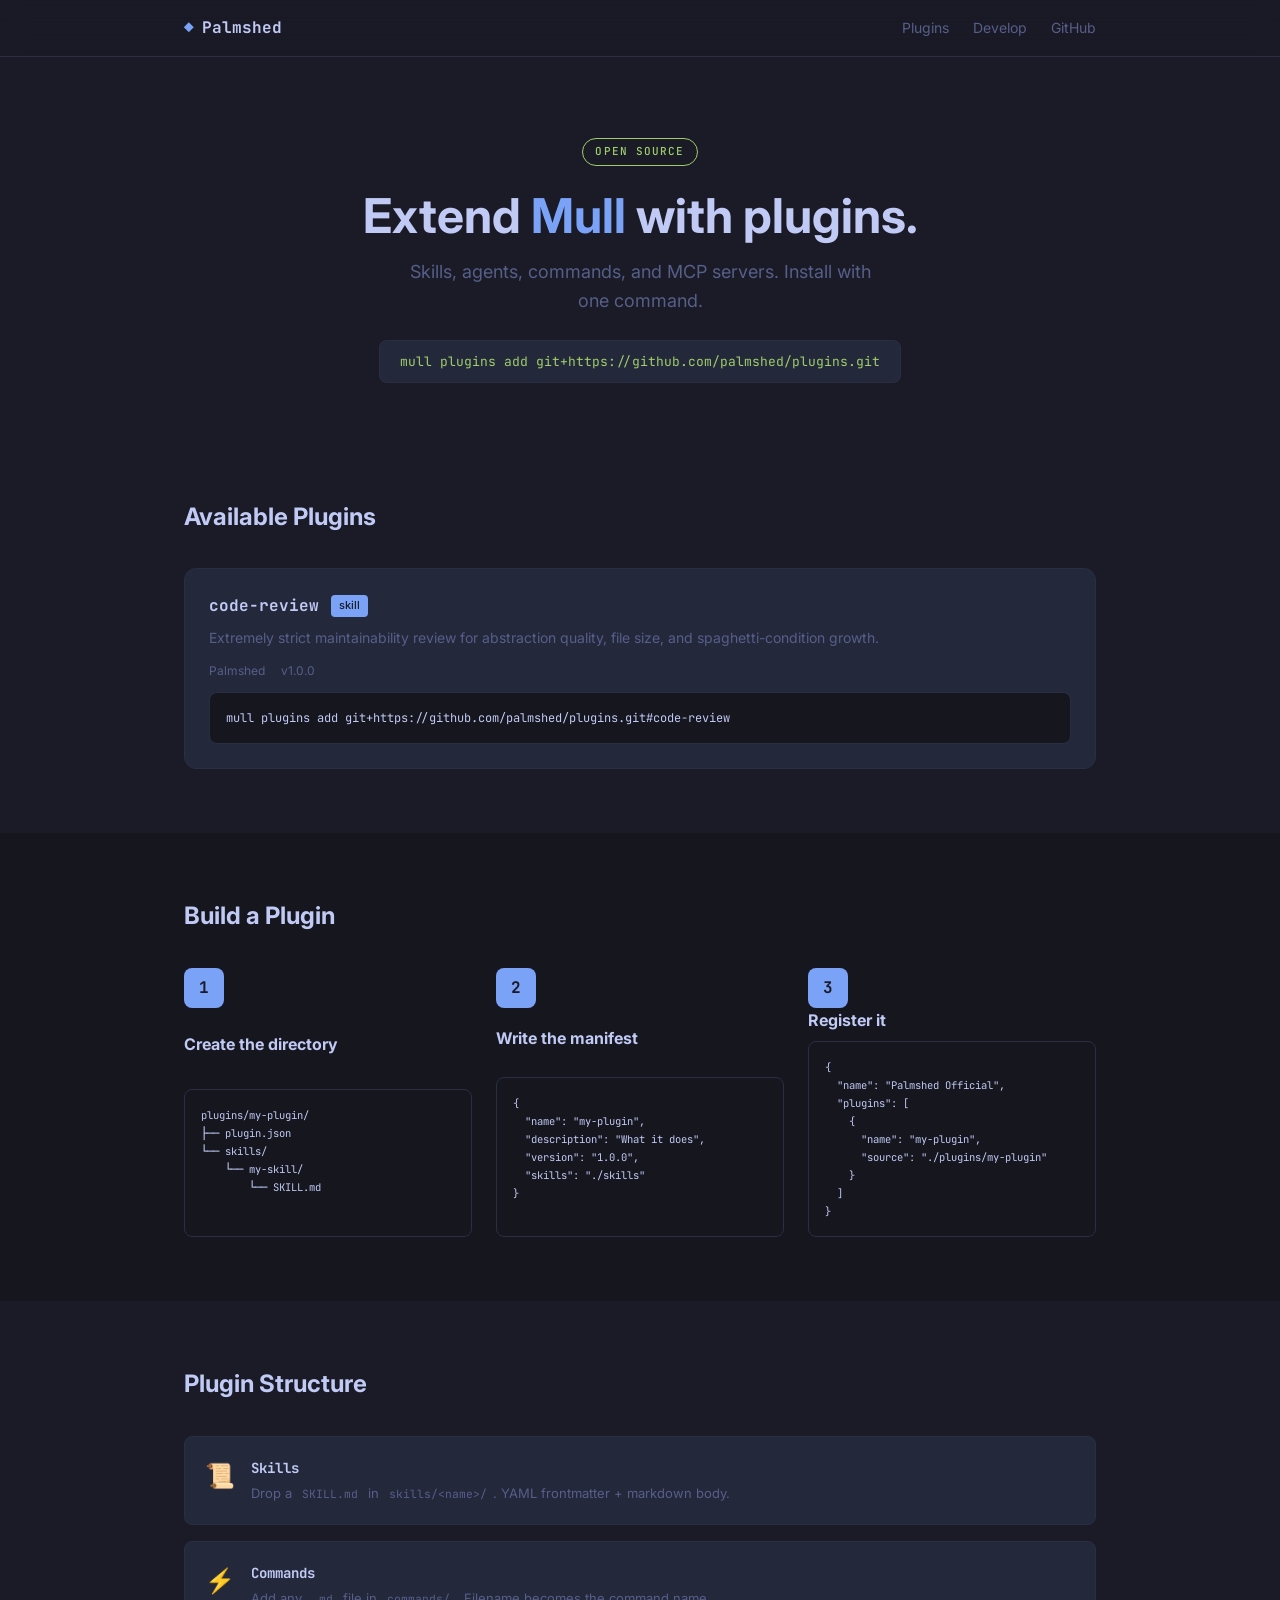
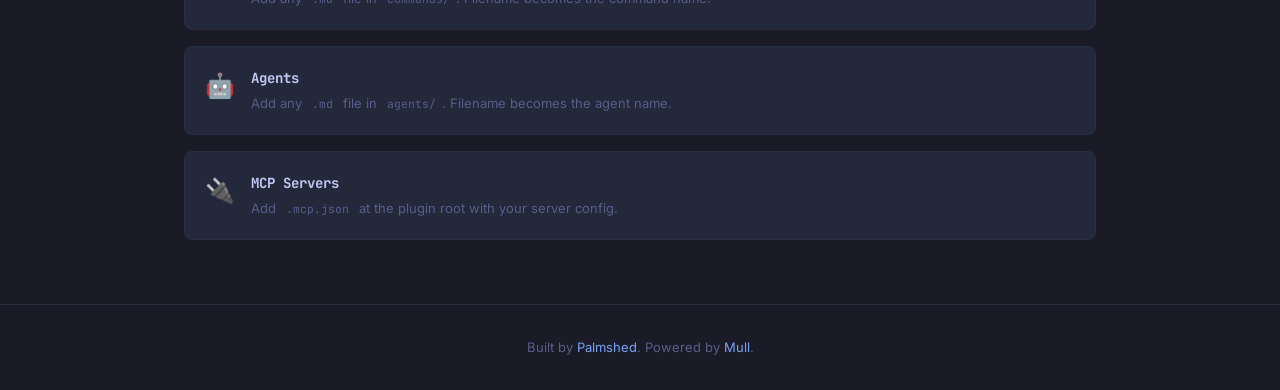
==== website/index.html @ 40333f7e "Add plugins marketplace website" ====
<!DOCTYPE html>
<html lang="en">
<head>
  <meta charset="UTF-8">
  <meta name="viewport" content="width=device-width, initial-scale=1.0">
  <title>Palmshed Plugins</title>
  <link rel="stylesheet" href="style.css">
  <link rel="preconnect" href="https://fonts.googleapis.com">
  <link href="https://fonts.googleapis.com/css2?family=JetBrains+Mono:wght@400;500;700&family=Inter:wght@400;500;600;700&display=swap" rel="stylesheet">
</head>
<body>
  <nav class="nav">
    <div class="nav-inner">
      <a href="/" class="logo">
        <span class="logo-icon">◆</span> Palmshed
      </a>
      <div class="nav-links">
        <a href="#plugins">Plugins</a>
        <a href="#develop">Develop</a>
        <a href="https://github.com/palmshed/plugins" target="_blank">GitHub</a>
      </div>
    </div>
  </nav>

  <header class="hero">
    <div class="container">
      <div class="hero-badge">OPEN SOURCE</div>
      <h1>Extend <span class="accent">Mull</span> with plugins.</h1>
      <p class="hero-sub">Skills, agents, commands, and MCP servers. Install with one command.</p>
      <div class="hero-install">
        <code>mull plugins add git+https://github.com/palmshed/plugins.git</code>
      </div>
    </div>
  </header>

  <section id="plugins" class="section">
    <div class="container">
      <h2>Available Plugins</h2>
      <div class="plugin-grid" id="plugin-list">
        <div class="plugin-card">
          <div class="plugin-header">
            <h3>code-review</h3>
            <span class="plugin-badge">skill</span>
          </div>
          <p>Extremely strict maintainability review for abstraction quality, file size, and spaghetti-condition growth.</p>
          <div class="plugin-meta">
            <span class="author">Palmshed</span>
            <span class="version">v1.0.0</span>
          </div>
          <pre class="plugin-install">mull plugins add git+https://github.com/palmshed/plugins.git#code-review</pre>
        </div>
      </div>
    </div>
  </section>

  <section id="develop" class="section section-alt">
    <div class="container">
      <h2>Build a Plugin</h2>
      <div class="steps">
        <div class="step">
          <div class="step-num">1</div>
          <h3>Create the directory</h3>
          <pre><code>plugins/my-plugin/
├── plugin.json
└── skills/
    └── my-skill/
        └── SKILL.md</code></pre>
        </div>
        <div class="step">
          <div class="step-num">2</div>
          <h3>Write the manifest</h3>
          <pre><code>{
  "name": "my-plugin",
  "description": "What it does",
  "version": "1.0.0",
  "skills": "./skills"
}</code></pre>
        </div>
        <div class="step">
          <div class="step-num">3</div>
          <h3>Register it</h3>
          <pre><code>{
  "name": "Palmshed Official",
  "plugins": [
    {
      "name": "my-plugin",
      "source": "./plugins/my-plugin"
    }
  ]
}</code></pre>
        </div>
      </div>
    </div>
  </section>

  <section class="section">
    <div class="container">
      <h2>Plugin Structure</h2>
      <div class="structure-table">
        <div class="structure-row">
          <div class="structure-icon">📜</div>
          <div>
            <h4>Skills</h4>
            <p>Drop a <code>SKILL.md</code> in <code>skills/&lt;name&gt;/</code>. YAML frontmatter + markdown body.</p>
          </div>
        </div>
        <div class="structure-row">
          <div class="structure-icon">⚡</div>
          <div>
            <h4>Commands</h4>
            <p>Add any <code>.md</code> file in <code>commands/</code>. Filename becomes the command name.</p>
          </div>
        </div>
        <div class="structure-row">
          <div class="structure-icon">🤖</div>
          <div>
            <h4>Agents</h4>
            <p>Add any <code>.md</code> file in <code>agents/</code>. Filename becomes the agent name.</p>
          </div>
        </div>
        <div class="structure-row">
          <div class="structure-icon">🔌</div>
          <div>
            <h4>MCP Servers</h4>
            <p>Add <code>.mcp.json</code> at the plugin root with your server config.</p>
          </div>
        </div>
      </div>
    </div>
  </section>

  <footer class="footer">
    <div class="container">
      <p>Built by <a href="https://palmshed.ai">Palmshed</a>. Powered by <a href="https://github.com/palmshed/mull">Mull</a>.</p>
    </div>
  </footer>
</body>
</html>
---- website/style.css ----
:root {
  --bg: #1a1b26;
  --bg-alt: #16161e;
  --bg-card: #24283b;
  --fg: #c0caf5;
  --fg-dim: #565f89;
  --accent: #7aa2f7;
  --green: #9ece6a;
  --red: #f7768e;
  --yellow: #e0af68;
  --purple: #bb9af7;
  --border: #292e42;
  --font-mono: 'JetBrains Mono', monospace;
  --font-sans: 'Inter', -apple-system, sans-serif;
}

* { margin: 0; padding: 0; box-sizing: border-box; }

body {
  font-family: var(--font-sans);
  background: var(--bg);
  color: var(--fg);
  line-height: 1.6;
  -webkit-font-smoothing: antialiased;
}

.container {
  max-width: 960px;
  margin: 0 auto;
  padding: 0 24px;
}

a { color: var(--accent); text-decoration: none; }
a:hover { text-decoration: underline; }

code {
  font-family: var(--font-mono);
  font-size: 0.875em;
  background: var(--bg-card);
  padding: 2px 6px;
  border-radius: 4px;
}

pre {
  font-family: var(--font-mono);
  font-size: 0.8125rem;
  background: var(--bg-alt);
  border: 1px solid var(--border);
  border-radius: 8px;
  padding: 16px;
  overflow-x: auto;
  line-height: 1.5;
}

pre code {
  background: none;
  padding: 0;
}

/* Nav */
.nav {
  position: sticky;
  top: 0;
  z-index: 100;
  background: rgba(26, 27, 38, 0.85);
  backdrop-filter: blur(12px);
  border-bottom: 1px solid var(--border);
}

.nav-inner {
  max-width: 960px;
  margin: 0 auto;
  padding: 0 24px;
  display: flex;
  align-items: center;
  justify-content: space-between;
  height: 56px;
}

.logo {
  font-family: var(--font-mono);
  font-weight: 700;
  font-size: 1rem;
  color: var(--fg);
  display: flex;
  align-items: center;
  gap: 8px;
}

.logo:hover { text-decoration: none; }

.logo-icon { color: var(--accent); }

.nav-links {
  display: flex;
  gap: 24px;
  font-size: 0.875rem;
}

.nav-links a { color: var(--fg-dim); }
.nav-links a:hover { color: var(--fg); text-decoration: none; }

/* Hero */
.hero {
  padding: 80px 0 60px;
  text-align: center;
}

.hero-badge {
  display: inline-block;
  font-family: var(--font-mono);
  font-size: 0.6875rem;
  font-weight: 500;
  letter-spacing: 0.1em;
  color: var(--green);
  border: 1px solid var(--green);
  padding: 4px 12px;
  border-radius: 999px;
  margin-bottom: 24px;
}

.hero h1 {
  font-size: 3rem;
  font-weight: 700;
  line-height: 1.1;
  margin-bottom: 16px;
}

.accent { color: var(--accent); }

.hero-sub {
  font-size: 1.125rem;
  color: var(--fg-dim);
  max-width: 480px;
  margin: 0 auto 32px;
}

.hero-install {
  display: inline-block;
}

.hero-install code {
  font-size: 0.8125rem;
  background: var(--bg-card);
  border: 1px solid var(--border);
  padding: 12px 20px;
  border-radius: 8px;
  color: var(--green);
}

/* Sections */
.section {
  padding: 64px 0;
}

.section-alt {
  background: var(--bg-alt);
}

.section h2 {
  font-size: 1.5rem;
  margin-bottom: 32px;
}

/* Plugin grid */
.plugin-grid {
  display: grid;
  gap: 16px;
}

.plugin-card {
  background: var(--bg-card);
  border: 1px solid var(--border);
  border-radius: 12px;
  padding: 24px;
  transition: border-color 0.2s;
}

.plugin-card:hover {
  border-color: var(--accent);
}

.plugin-header {
  display: flex;
  align-items: center;
  gap: 12px;
  margin-bottom: 8px;
}

.plugin-header h3 {
  font-family: var(--font-mono);
  font-size: 1rem;
}

.plugin-badge {
  font-size: 0.6875rem;
  font-weight: 500;
  background: var(--accent);
  color: var(--bg);
  padding: 2px 8px;
  border-radius: 4px;
}

.plugin-card p {
  color: var(--fg-dim);
  font-size: 0.875rem;
  margin-bottom: 12px;
}

.plugin-meta {
  display: flex;
  gap: 16px;
  font-size: 0.75rem;
  color: var(--fg-dim);
  margin-bottom: 12px;
}

.plugin-install {
  font-size: 0.75rem;
  margin: 0;
}

/* Steps */
.steps {
  display: grid;
  gap: 24px;
}

.step {
  display: grid;
  grid-template-columns: 40px 1fr;
  grid-template-rows: auto auto;
  gap: 0 16px;
}

.step-num {
  grid-row: 1 / 3;
  width: 40px;
  height: 40px;
  display: flex;
  align-items: center;
  justify-content: center;
  background: var(--accent);
  color: var(--bg);
  font-family: var(--font-mono);
  font-weight: 700;
  border-radius: 8px;
}

.step h3 {
  font-size: 1rem;
  margin-bottom: 8px;
}

.step pre {
  font-size: 0.75rem;
}

/* Structure table */
.structure-table {
  display: grid;
  gap: 16px;
}

.structure-row {
  display: flex;
  gap: 16px;
  align-items: flex-start;
  background: var(--bg-card);
  border: 1px solid var(--border);
  border-radius: 8px;
  padding: 20px;
}

.structure-icon {
  font-size: 1.5rem;
  flex-shrink: 0;
}

.structure-row h4 {
  font-family: var(--font-mono);
  font-size: 0.875rem;
  margin-bottom: 4px;
}

.structure-row p {
  font-size: 0.8125rem;
  color: var(--fg-dim);
}

/* Footer */
.footer {
  border-top: 1px solid var(--border);
  padding: 32px 0;
  text-align: center;
  font-size: 0.8125rem;
  color: var(--fg-dim);
}

/* Responsive */
@media (min-width: 640px) {
  .steps {
    grid-template-columns: repeat(3, 1fr);
  }

  .step {
    grid-template-columns: 1fr;
    grid-template-rows: auto auto auto;
  }

  .step-num {
    grid-row: auto;
  }
}
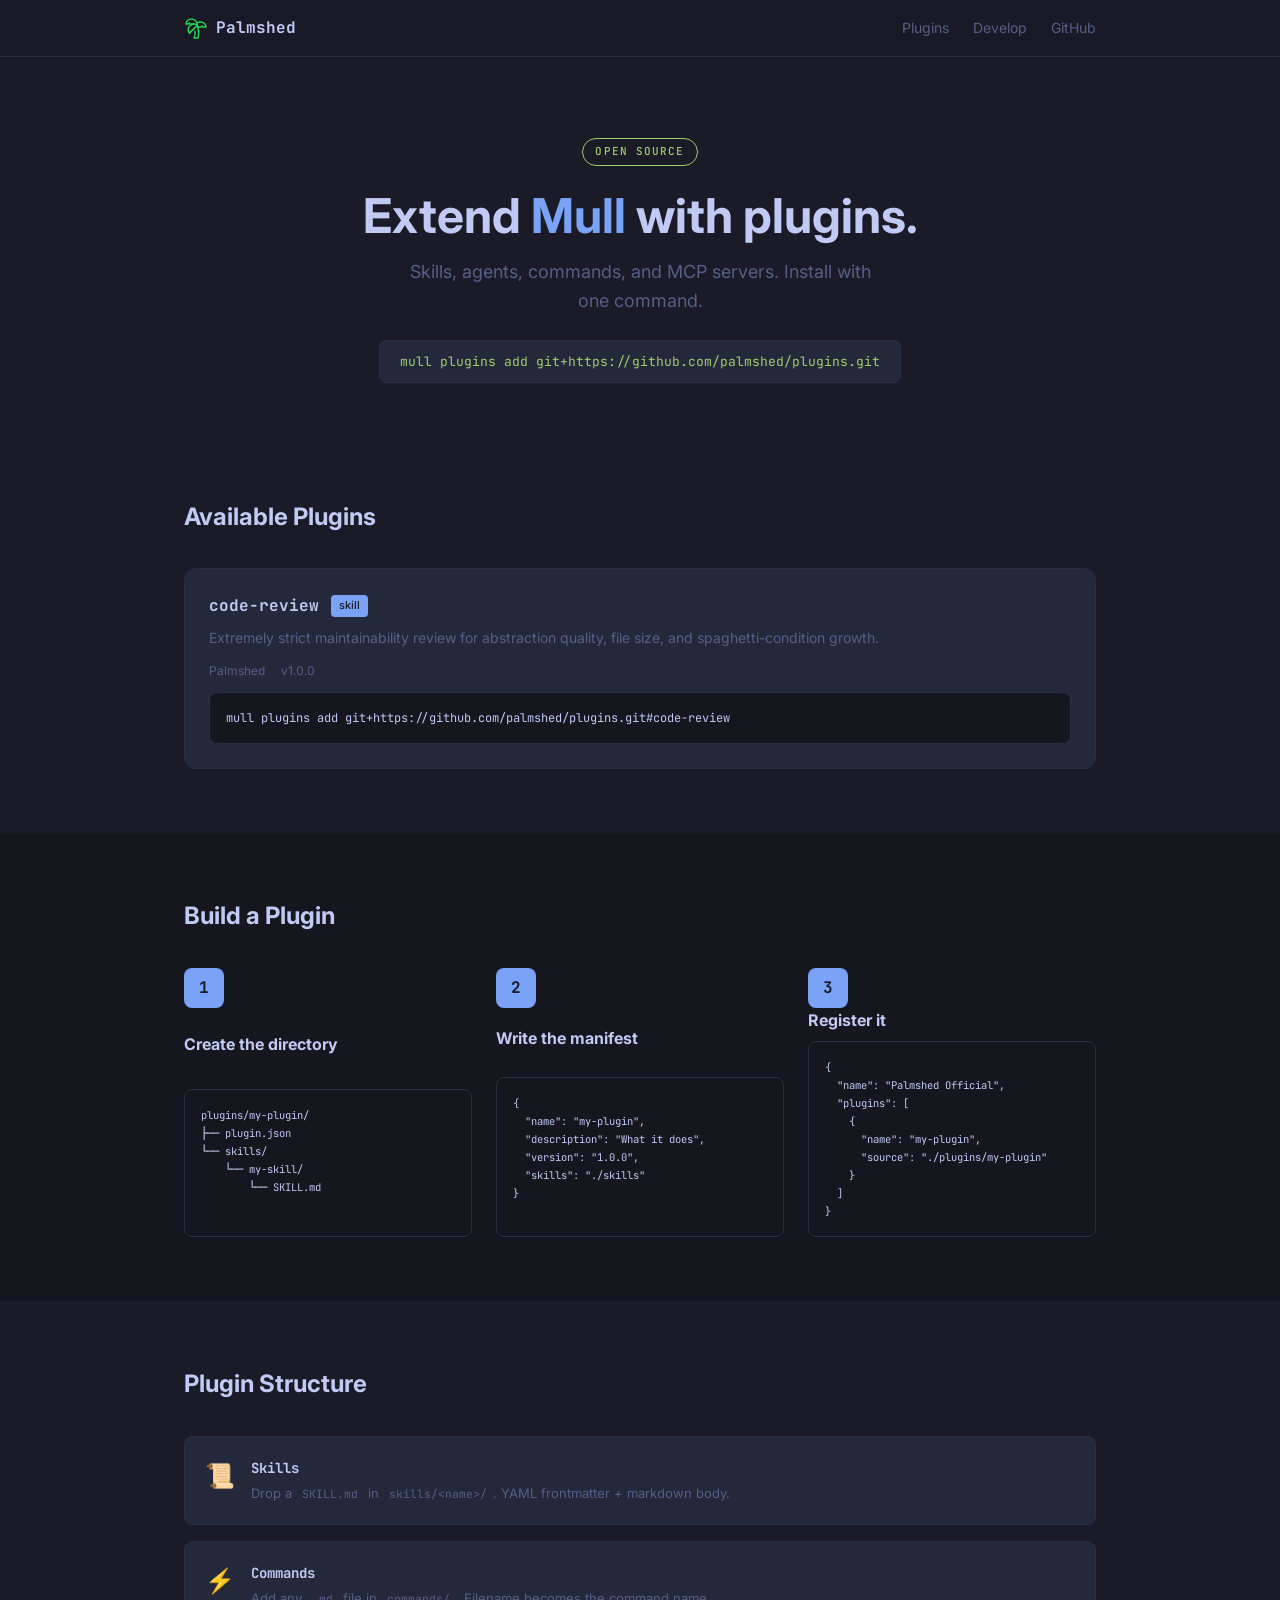
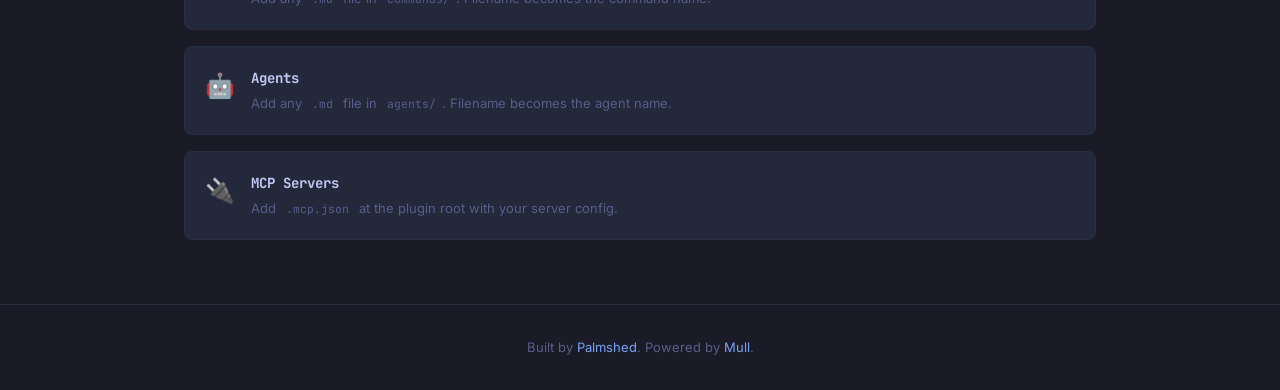
==== commit aaf3ae26: "Use SVG mark as nav logo instead of Unicode diamond" ====
--- a/website/index.html
+++ b/website/index.html
@@ -4,6 +4,8 @@
   <meta charset="UTF-8">
   <meta name="viewport" content="width=device-width, initial-scale=1.0">
   <title>Palmshed Plugins</title>
+  <link rel="icon" type="image/svg+xml" href="./favicon.svg" />
+  <link rel="icon" type="image/x-icon" href="./favicon.ico" />
   <link rel="stylesheet" href="style.css">
   <link rel="preconnect" href="https://fonts.googleapis.com">
   <link href="https://fonts.googleapis.com/css2?family=JetBrains+Mono:wght@400;500;700&family=Inter:wght@400;500;600;700&display=swap" rel="stylesheet">
@@ -12,7 +14,7 @@
   <nav class="nav">
     <div class="nav-inner">
       <a href="/" class="logo">
-        <span class="logo-icon">◆</span> Palmshed
+        <img src="./favicon.svg" alt="Palmshed" width="24" height="24"> Palmshed
       </a>
       <div class="nav-links">
         <a href="#plugins">Plugins</a>
--- a/website/style.css
+++ b/website/style.css
@@ -89,6 +89,11 @@
 
 .logo:hover { text-decoration: none; }
 
+.logo img {
+  display: inline-block;
+  vertical-align: middle;
+}
+
 .logo-icon { color: var(--accent); }
 
 .nav-links {
